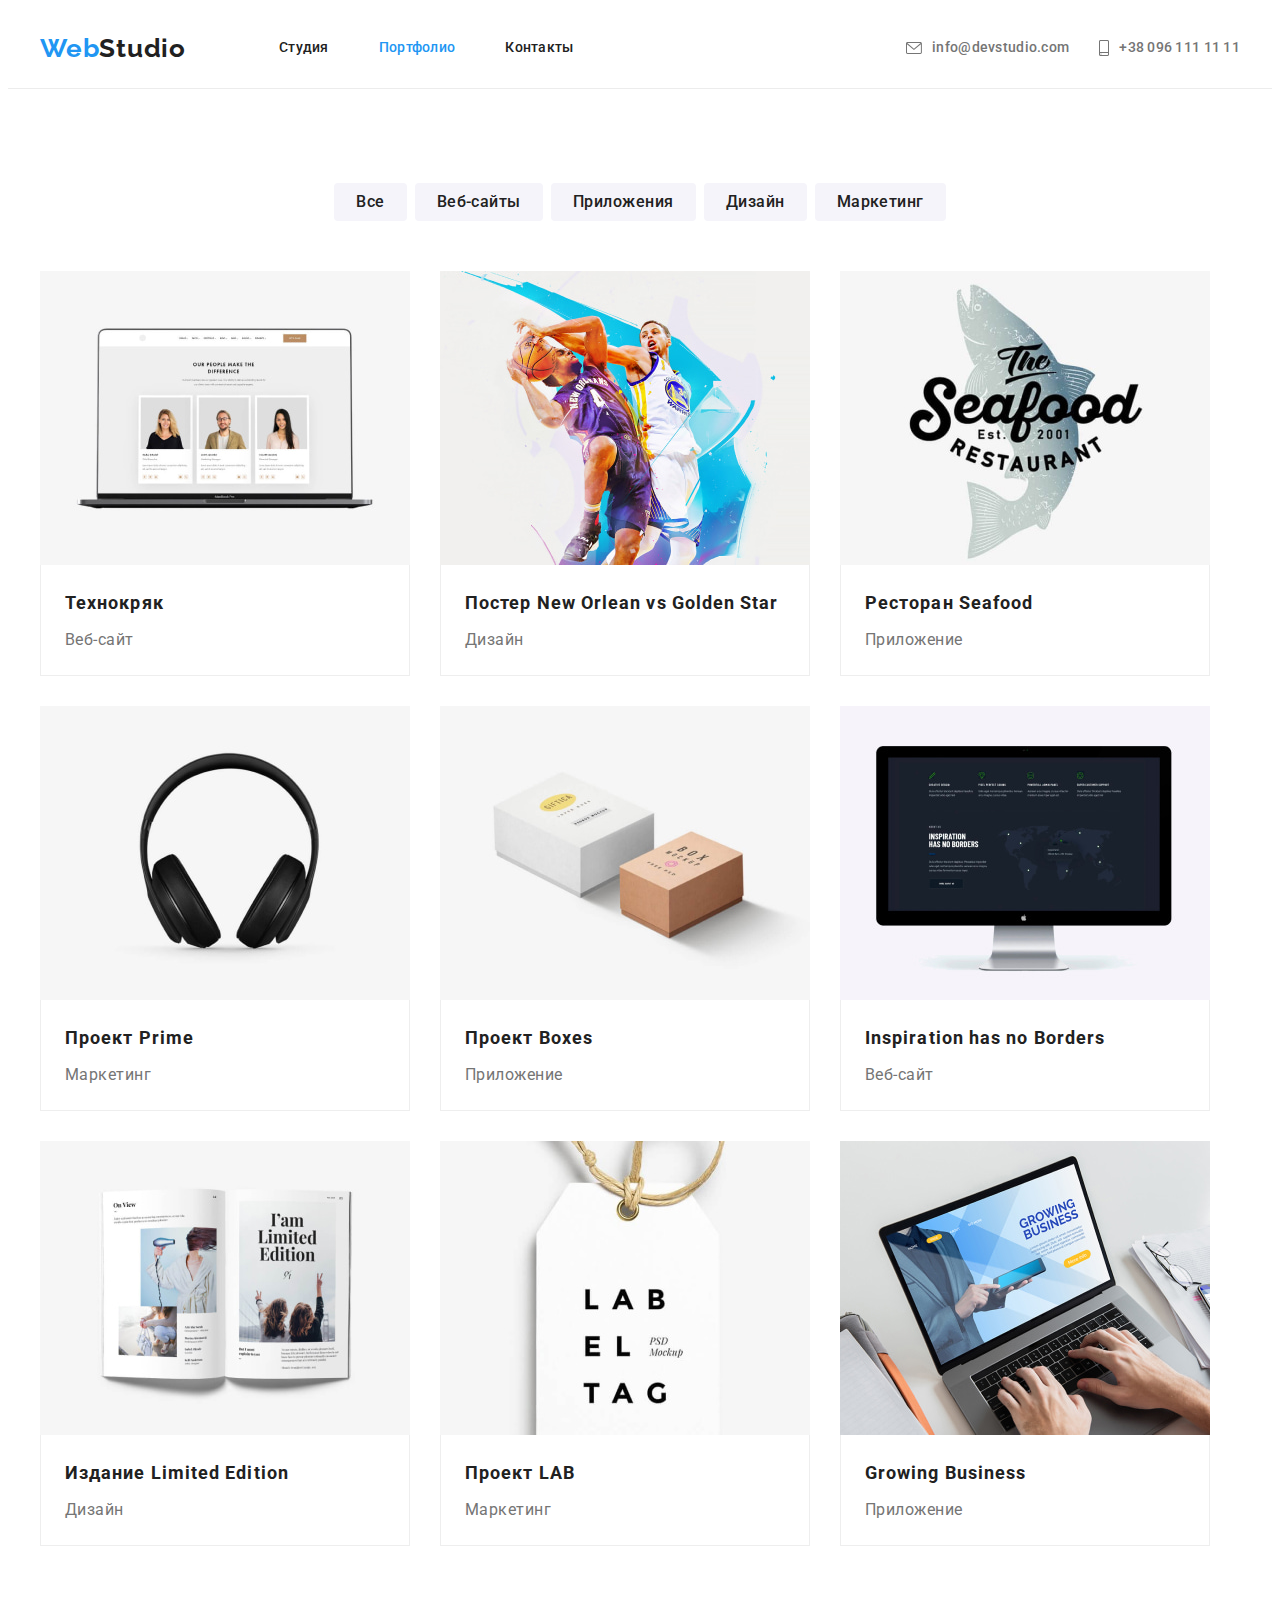
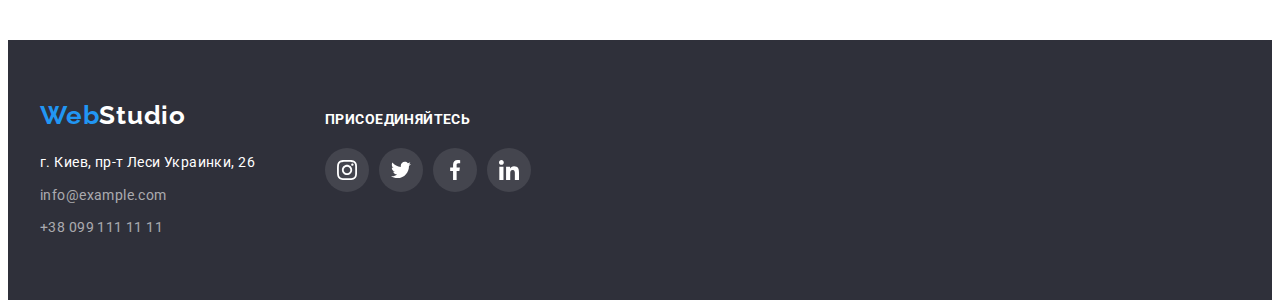
==== portfolio.html @ 0c23c4dd "Initial commit" ====
<!DOCTYPE html>
<html lang="ru">

<head>
    <meta charset="UTF-8">
    <meta http-equiv="X-UA-Compatible" content="IE=edge">
    <meta name="viewport" content="width=device-width, initial-scale=1.0">
    <title>Document</title>

    <link rel="preconnect" href="https://fonts.googleapis.com">
    <link rel="preconnect" href="https://fonts.gstatic.com" crossorigin>
    <link href="https://fonts.googleapis.com/css2?family=Raleway:wght@700&family=Roboto:wght@400;500;700;900&display=swap"
        rel="stylesheet">

    <link rel="stylesheet" href="https://cdnjs.cloudflare.com/ajax/libs/modern-normalize/1.1.0/modern-normalize.min.css"
        integrity="sha512-wpPYUAdjBVSE4KJnH1VR1HeZfpl1ub8YT/NKx4PuQ5NmX2tKuGu6U/JRp5y+Y8XG2tV+wKQpNHVUX03MfMFn9Q=="
        crossorigin="anonymous" referrerpolicy="no-referrer" />
        
    <link rel="stylesheet" href="./css/styles.css">
</head>

<body>
    <header class="header">
        <div class="container">
            <nav class="header__navigation navigation">
                <a class="navigation__logo logo" href="./index.html">
                    <p><span class="logo_accent">Web</span>Studio</p>
                </a>
                <ul class="navigation__list">
                    <li class="navigation__item">
                        <a class="navigation__link" href="./index.html">Студия</a>
                    </li>
                    <li class="navigation__item">
                        <a class="navigation__link current" href="./portfolio.html">Портфолио</a>
                    </li>
                    <li class="navigation__item">
                        <a class="navigation__link" href="#">Контакты</a>
                    </li>
                </ul>
            </nav>
            <ul class="contacts__list">
                <li class="contacts__item contacts__item_mail">
                    <a class="contacts__link" href="mailto:info@devstudio.com">
                        <svg class="contacts__link_mail">
                            <use href="./images/icons.svg#mail"></use>
                        </svg>
                        info@devstudio.com</a>
                </li>
                <li class="contacts__item contacts__item_phone">
                    <a class="contacts__link" href="tel:+380961111111">
                        <svg class="contacts__link_phone">
                            <use href="./images/icons.svg#smartphone"></use>
                        </svg>
                        +38 096 111 11 11</a>
                </li>
            </ul>
        </div>
    </header>

    <main>
        <section class="section">
            <div class="container">
                <h1 class="visually-hidden">Наши работы</h1>
                <ul class="filters__list">
                    <li class="filters__item">
                        <button class="filters__button" type="button">Все</button>
                    </li>
                    <li class="filters__item">
                        <button class="filters__button" type="button">Веб-сайты</button>
                    </li>
                    <li class="filters__item">
                        <button class="filters__button" type="button">Приложения</button>
                    </li>
                    <li class="filters__item">
                        <button class="filters__button" type="button">Дизайн</button>
                    </li>
                    <li class="filters__item">
                        <button class="filters__button" type="button">Маркетинг</button>
                    </li>
                </ul>
                <ul class="projects__list">
                    <li class="projects__item">
                        <a href="#" class="projects__link">
                            <img class="projects__img" src="./images/projects/project-1.jpg" width="370" height="294"
                                alt="ноутбук с открытым сайтом Технокряк">
                            <div class="projects__text">
                                <h2 class="projects__title">Технокряк</h2>
                                <p class="projects__subtitle">Веб-сайт</p>
                            </div>                            
                        </a>
                    </li>
                    <li class="projects__item">
                        <a href="#" class="projects__link">
                            <img class="projects__img" src="./images/projects/project-2.jpg" width="370" height="294"
                                alt="постер с изображениеми двох баскетболистов">
                            <div class="projects__text">
                                <h2 class="projects__title">Постер New Orlean vs Golden Star</h2>
                                <p class="projects__subtitle">Дизайн</p>
                            </div>                            
                        </a>
                    </li>
                    <li class="projects__item">
                        <a href="#" class="projects__link">
                            <img class="projects__img" src="./images/projects/project-3.jpg" width="370" height="294" alt="логотимп ресторана Seafood">
                            <div class="projects__text">
                                <h2 class="projects__title">Ресторан Seafood</h2>
                                <p class="projects__subtitle">Приложение</p>
                            </div>                            
                        </a>
                    </li>
                    <li class="projects__item">
                        <a href="#" class="projects__link">
                            <img class="projects__img" src="./images/projects/project-4.jpg" width="370" height="294" alt="черные накладные наушники">
                            <div class="projects__text">
                                <h2 class="projects__title">Проект Prime</h2>
                                <p class="projects__subtitle">Маркетинг</p>
                            </div>                            
                        </a>
                    </li>
                    <li class="projects__item">
                        <a href="#" class="projects__link">
                            <img class="projects__img" src="./images/projects/project-5.jpg" width="370" height="294"
                                alt="изображены белий и оранжевый боксы">
                            <div class="projects__text">
                                <h2 class="projects__title">Проект Boxes</h2>
                                <p class="projects__subtitle">Приложение</p>
                            </div>                            
                        </a>
                    </li>
                    <li class="projects__item">
                        <a href="#" class="projects__link">
                            <img class="projects__img" src="./images/projects/project-6.jpg" width="370" height="294"
                                alt="мак с открытым сайтом Inspiration has no Borders">
                            <div class="projects__text">
                                <h2 class="projects__title">Inspiration has no Borders</h2>
                                <p class="projects__subtitle">Веб-сайт</p>
                            </div>                            
                        </a>
                    </li>
                    <li class="projects__item">
                        <a href="#" class="projects__link">
                            <img class="projects__img" src="./images/projects/project-7.jpg" width="370" height="294"
                                alt="развертка книги лимитированого издания">
                            <div class="projects__text">
                                <h2 class="projects__title">Издание Limited Edition</h2>
                                <p class="projects__subtitle">Дизайн</p>
                            </div>                            
                        </a>
                    </li>
                    <li class="projects__item">
                        <a href="#" class="projects__link">
                            <img class="projects__img" src="./images/projects/project-8.jpg" width="370" height="294" alt="логотип проекта LAB">
                            <div class="projects__text">
                                <h2 class="projects__title">Проект LAB</h2>
                                <p class="projects__subtitle">Маркетинг</p>
                            </div>                            
                        </a>
                    </li>
                    <li class="projects__item">
                        <a href="#" class="projects__link">
                            <img class="projects__img" src="./images/projects/project-9.jpg" width="370" height="294"
                                alt="на ноутбуке открыто приложение Growing Business">
                            <div class="projects__text">
                                <h2 class="projects__title">Growing Business</h2>
                                <p class="projects__subtitle">Приложение</p>
                            </div>                            
                        </a>
                    </li>
                </ul>
            </div>            
        </section>
    </main>

    <footer class="footer">
        <div class="container">
            <div class="footer__flex-contsiner">
                <div class="footer__flex-item">
                    <a class="footer__logo logo" href="./index.html">
                        <p><span class="logo_accent">Web</span>Studio</p>
                    </a>
                    <address class="footer__address">
                        <ul class="address__list">
                            <li class="address__item">
                                <a class="address__link" href="https://goo.gl/maps/WGsZqFexePuv4Tt99" target="_blank"
                                    rel="noonoreferrer nofollow">г. Киев, пр-т Леси Украинки, 26</a>
                            </li>
                            <li class="address__item">
                                <a class="address__link" href="mailto:info@example.com">info@example.com</a>
                            </li>
                            <li class="address__item">
                                <a class="address__link" href="tel:+380991111111">+38 099 111 11 11</a>
                            </li>
                        </ul>
                    </address>
                </div>
                <div class="footer__flex-item">
                    <h2 class="footer__socilas-title">Присоединяйтесь</h2>
                    <ul class="footer__socials-list socials__list">
                        <li class="footer__socials-item socials__item">
                            <a class="footer__socials-link socials__link" href="#">
                                <svg class="socials__icon">
                                    <use href="./images/icons.svg#instagram"></use>
                                </svg>
                            </a>
                        </li>
                        <li class="footer__socials-item socials__item">
                            <a class="footer__socials-link socials__link" href="#">
                                <svg class="socials__icon">
                                    <use href="./images/icons.svg#twitter"></use>
                                </svg>
                            </a>
                        </li>
                        <li class="footer__socials-item socials__item">
                            <a class="footer__socials-link socials__link" href="#">
                                <svg class="socials__icon">
                                    <use href="./images/icons.svg#facebook"></use>
                                </svg>
                            </a>
                        </li>
                        <li class="footer__socials-item socials__item">
                            <a class="footer__socials-link socials__link" href="#">
                                <svg class="socials__icon">
                                    <use href="./images/icons.svg#linkedin"></use>
                                </svg>
                            </a>
                        </li>
                    </ul>
                </div>
            </div>
        </div>
    </footer>
</body>

</html>
---- css/styles.css ----
/* colors */
:root {
  /* fonts */
  --main-font: 'Roboto', sans-serif;
  --secondary-font: 'Raleway', sans-serif;

  /* bg-color */
  --main-bg-color: #fff;
  --secondary-bg-color: #2f303a;
  --third-bg-color: #f5f4fa;

  /* text-color */
  --title-color: #212121;
  --main-text-color: #757575;
  --accent-color: #2196f3;
  --accent-btn-color: #188ce8;
  --fill-color: #afb1b8;
  --footer-contacts-color: rgba(255, 255, 255, 0.6);

  /* other color */
  --header-border-color: #ececec;
  --footer-socials-bg-color: rgba(255, 255, 255, 0.1);
  --project-border-color: #eee;
}

/* Declaration order */
/* Positioning */
/* Box-model */
/* Typography */
/* Visual */
/* Misc */

/* default styles */

body {
  font-family: var(--main-font);
  font-weight: 400;
  color: var(--main-text-color);
  background-color: var(--main-bg-color);
}

h1,
h2,
h3,
p {
  margin: 0;
  padding: 0;
}

a {
  text-decoration: none;
  color: inherit;
}

button {
  font-family: inherit;
  cursor: pointer;
  border: none;
}

ul {
  margin: 0;
  padding: 0;
  list-style: none;
}

address {
  font-style: normal;
}

img {
  display: block;
  max-width: 100%;
  height: auto;
}

.outline {
  outline: 2px solid lime;
}

.container {
  max-width: 1200px;
  margin: 0 auto;
  padding-left: 15px;
  padding-right: 15px;
}

.section {
  padding: 94px 0;
}

.logo {
  font-family: var(--secondary-font);
  font-weight: 700;
  font-size: 26px;
  line-height: 1.19;
  letter-spacing: 0.03em;
}

.logo_accent {
  color: var(--accent-color);
}

.button {
  padding: 10px 32px;
  color: var(--main-bg-color);
  background-color: var(--accent-color);
  box-shadow: 0px 4px 4px rgba(0, 0, 0, 0.15);
  border-radius: 4px;
  transition: all 0.3s ease-in-out;
}

.button:hover,
.button:focus {
  background-color: var(--accent-btn-color);
}

.visually-hidden {
  position: absolute;
  white-space: nowrap;
  width: 1px;
  height: 1px;
  overflow: hidden;
  border: 0;
  padding: 0;
  clip: rect(0 0 0 0);
  clip-path: inset(50%);
  margin: -1px;
}

/* header */
.header {
  max-height: 80px;
  border-bottom: 1px solid var(--header-border-color);
}

.header > .container {
  display: flex;
}

.header__navigation {
  display: flex;
  align-items: center;
}

.navigation__list,
.contacts__list {
  display: flex;
  font-weight: 500;
  font-size: 14px;
  line-height: 1.14;
  letter-spacing: 0.02em;
}

.navigation__item:not(:last-child) {
  margin-right: 50px;
}

.navigation__link,
.contacts__link {
  display: inline-flex;
  align-items: center;
  padding-top: 32px;
  padding-bottom: 32px;
  transition: all 0.3s ease-in-out;
}

.navigation__logo {
  display: block;
  margin-right: 93px;
  color: var(--title-color);
}

.navigation__link {
  color: var(--title-color);
}

.navigation__link:hover,
.navigation__link:focus,
.navigation__link.current {
  color: var(--accent-color);
}

.contacts__list {
  margin-left: auto;
}

.contacts__item:not(:last-child) {
  margin-right: 30px;
}

.contacts__link {
  color: var(--main-text-color);
}

.contacts__link:hover,
.contacts__link:focus {
  color: var(--accent-color);
  fill: var(--accent-color);
}

.contacts__link_mail,
.contacts__link_phone {
  margin-right: 10px;
}

.contacts__link_mail {
  width: 16px;
  height: 12px;
}

.contacts__link_phone {
  width: 10px;
  height: 16px;
}

/* footer */
.footer {
  padding: 60px 0;
  font-size: 14px;
  line-height: 1.71;
  letter-spacing: 0.03em;
  color: var(--footer-contacts-color);
  background-color: var(--secondary-bg-color);
}

.footer__flex-contsiner {
  display: flex;
  align-items: baseline;
}

.footer__flex-item:nth-child(1) {
  margin-right: 70px;
}

.footer__logo {
  display: inline-block;
  margin-bottom: 20px;
  color: var(--main-bg-color);
}

.address__item:not(:last-child) {
  margin-bottom: 9px;
}

.address__link[target] {
  color: var(--main-bg-color);
}

.footer__socilas-title {
  margin-bottom: 20px;
  font-weight: 700;
  font-size: 14px;
  line-height: 1.14;
  letter-spacing: 0.03em;
  text-transform: uppercase;
  color: var(--main-bg-color);
}

.footer__socials-link.socials__link {
  color: var(--main-bg-color);
  background-color: var(--footer-socials-bg-color);
}

/* styles index.html */

/* hero */
.hero {
  padding: 200px 0;
  text-align: center;
  background-color: var(--secondary-bg-color);
}

.hero_owerlay {
  max-width: 1600px;
  height: 600px;
  margin-left: auto;
  margin-right: auto;
  background-image: linear-gradient(to right, rgba(47, 48, 58, 0.4), rgba(47, 48, 58, 0.4)),
    url('../images/hero/hero-bg.jpg');
  background-size: cover;
}

.hero__title {
  margin-right: auto;
  margin-bottom: 30px;
  margin-left: auto;
  max-width: 696px;

  font-weight: 900;
  font-size: 44px;
  line-height: 1.36;

  letter-spacing: 0.06em;
  text-transform: uppercase;
  color: var(--main-bg-color);
}

.hero__button-order {
  font-weight: 700;
  font-size: 16px;
  line-height: 1.87;
  letter-spacing: 0.06em;
}

/* features */
.features.section {
  padding-bottom: 0;
}

.features__list,
.job-types__list,
.team__list {
  display: flex;
  justify-content: center;
  gap: 30px;
}

.features__item {
  max-width: 270px;
}

.features__icons {
  display: inline-flex;
  justify-content: center;
  align-items: center;
  width: 100%;
  height: 120px;
  margin-bottom: 30px;
  background-color: var(--third-bg-color);
  border-radius: 4px;
}

.features__icon {
  width: 70px;
  height: 70px;
}

.features__title {
  margin-bottom: 10px;
  font-weight: 700;
  font-size: 14px;
  line-height: 1.14;
  letter-spacing: 0.03em;
  text-transform: uppercase;
  color: var(--title-color);
}

.features__description {
  font-size: 14px;
  line-height: 1.71;
  letter-spacing: 0.03em;
}

/* job-types */
.job-types__title,
.team__title,
.clients__title {
  margin-bottom: 50px;
  font-weight: 700;
  font-size: 36px;
  line-height: 1.16;
  text-align: center;
  letter-spacing: 0.03em;
  color: var(--title-color);
}

/* team */
.team {
  background-color: var(--third-bg-color);
}

/* .team__list {
  display: flex;
  justify-content: center;
  gap: 30px;
} */

.team__item {
  padding-bottom: 30px;
  max-width: 270px;
  background-color: var(--main-bg-color);
  box-shadow: 0px 1px 3px rgba(0, 0, 0, 0.12), 0px 1px 1px rgba(0, 0, 0, 0.14),
    0px 2px 1px rgba(0, 0, 0, 0.2);
  border-radius: 0px 0px 4px 4px;
}

.team__item-img {
  margin-bottom: 30px;
}

.team__item-title {
  margin-bottom: 10px;
  font-weight: 500;
  font-size: 16px;
  line-height: 1.18;
  text-align: center;
  letter-spacing: 0.03em;
  color: var(--title-color);
}

.team__item-subtitle {
  margin-bottom: 16px;
  font-size: 16px;
  line-height: 1.18;
  text-align: center;
  letter-spacing: 0.03em;
}

.socials__list {
  display: flex;
  justify-content: center;
  gap: 10px;
}

.socials__link {
  display: inline-flex;
  justify-content: center;
  align-items: center;
  width: 44px;
  height: 44px;
  color: var(--fill-color);
  background-color: var(--main-bg-color);
  border-radius: 50%;
  transition: all 0.3s ease-in;
}

.socials__link:hover,
.socials__link:focus {
  color: var(--main-bg-color);
  background-color: var(--accent-color);
}

.socials__icon {
  width: 20px;
  height: 20px;
}

/* clients */
.clients__list {
  display: flex;
  justify-content: center;
  gap: 30px;
}

.clients__link {
  display: inline-flex;
  justify-content: center;
  align-items: center;
  width: 170px;
  height: 92px;
  color: var(--fill-color);
  border: 1px solid #afb1b8;
  border-radius: 4px;
  transition: all 0.3s ease-in;
}

.clients__link:hover,
.clients__link:focus {
  border-color: var(--accent-color);
  color: var(--accent-color);
}

.clients__icon {
  width: 106px;
  height: 60px;
}

/* styles portfolio.html */

/* filters */
.filters__list {
  display: flex;
  justify-content: center;
  margin-bottom: 50px;
}

.filters__item:not(:last-child) {
  margin-right: 8px;
}

.filters__button {
  padding: 6px 22px;

  font-weight: 500;
  font-size: 16px;
  line-height: 1.62;
  letter-spacing: 0.03em;
  color: var(--title-color);

  background-color: var(--third-bg-color);
  border-radius: 4px;
  transition: all 0.3s ease-in-out;
}

.filters__button:hover,
.filters__button:focus {
  color: var(--main-bg-color);
  background-color: var(--accent-color);
  box-shadow: 0px 3px 1px rgba(0, 0, 0, 0.1), 0px 1px 2px rgba(0, 0, 0, 0.08),
    0px 2px 2px rgba(0, 0, 0, 0.12);
}

/* projects */
.projects__list {
  display: flex;
  flex-wrap: wrap;
  gap: 30px;
}

/* .projects__item {
  flex-basis: calc((100%-60px) / 3);
} */

.projects__link {
  display: inline-block;
}

.projects__link:hover,
.projects__link:focus {
  box-shadow: 0px 1px 1px rgba(0, 0, 0, 0.12), 0px 4px 4px rgba(0, 0, 0, 0.06),
    1px 4px 6px rgba(0, 0, 0, 0.16);
}

.projects__text {
  padding: 20px 24px;
  border-right: 1px solid var(--project-border-color);
  border-bottom: 1px solid var(--project-border-color);
  border-left: 1px solid var(--project-border-color);
}

.projects__title {
  margin-bottom: 4px;
  font-weight: bold;
  font-size: 18px;
  line-height: 2;
  letter-spacing: 0.06em;
  color: var(--title-color);
}

.projects__subtitle {
  font-size: 16px;
  line-height: 1.87;
  letter-spacing: 0.03em;
}
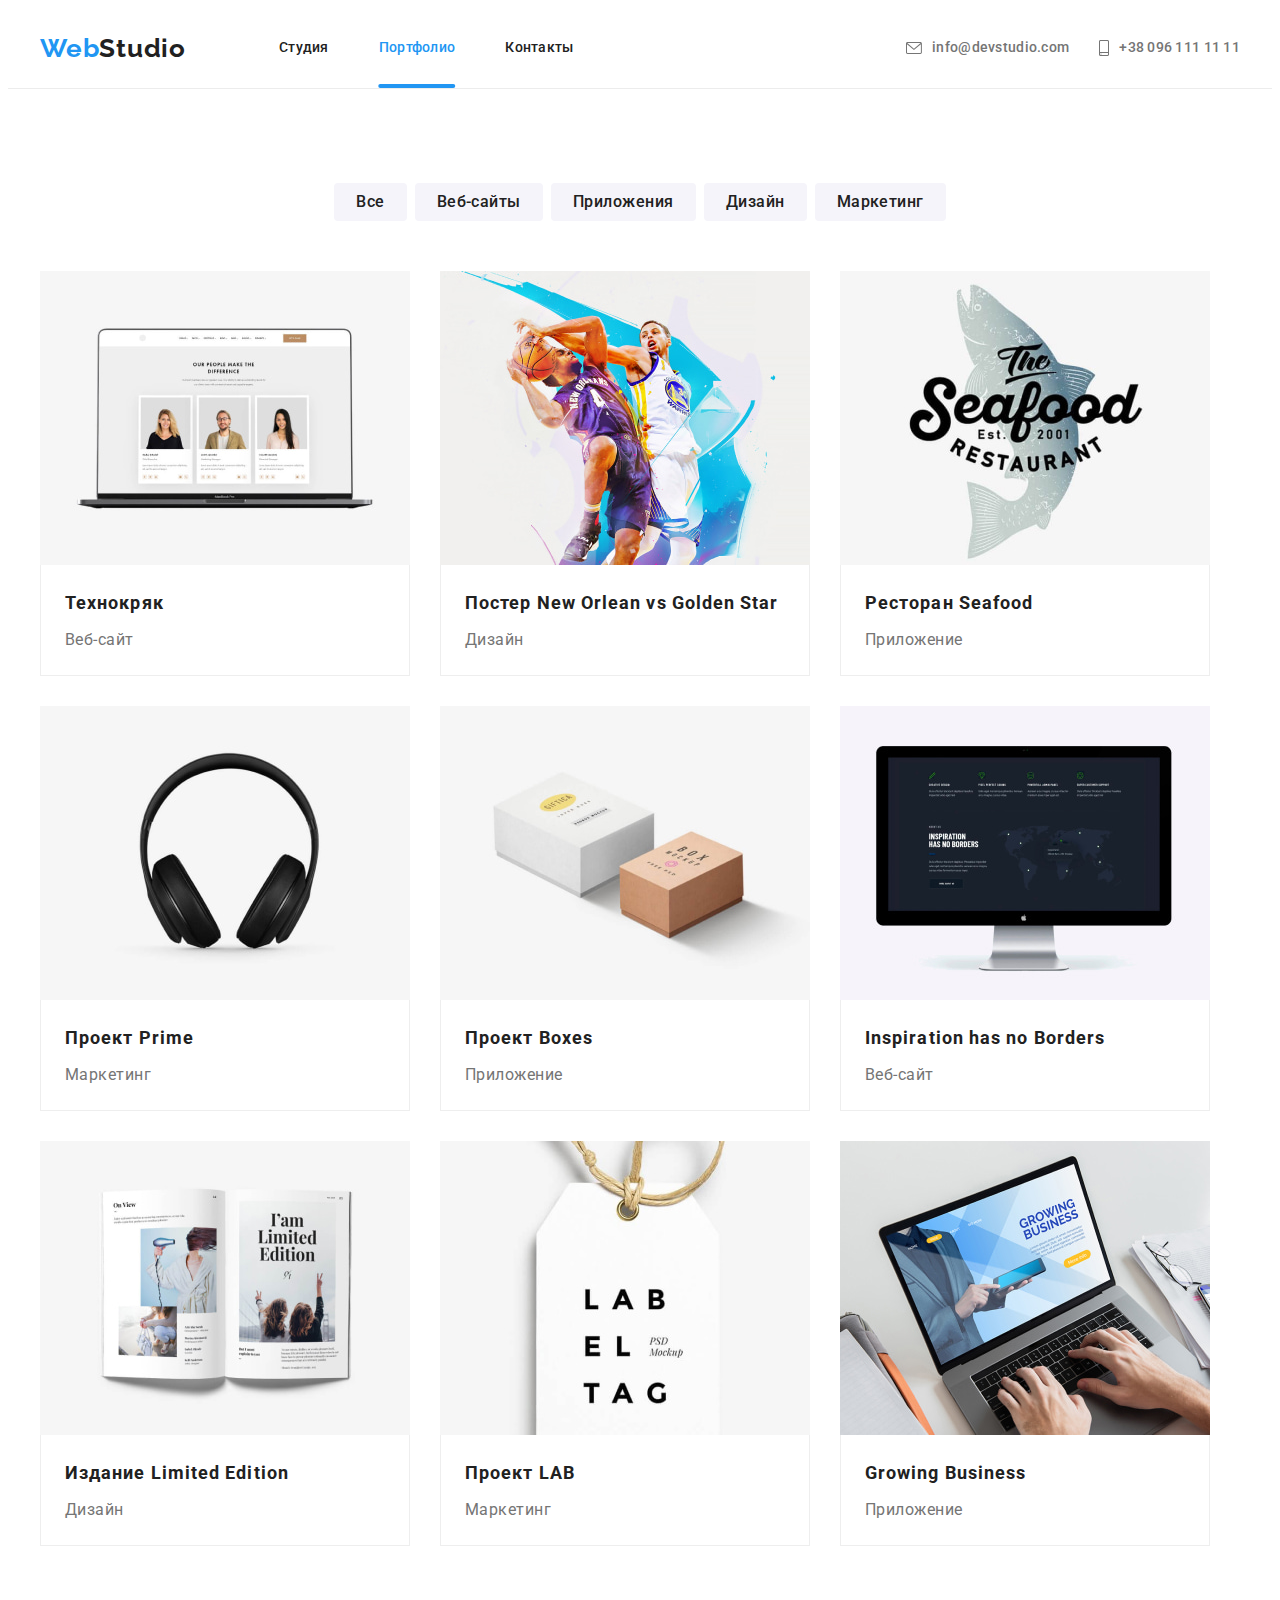
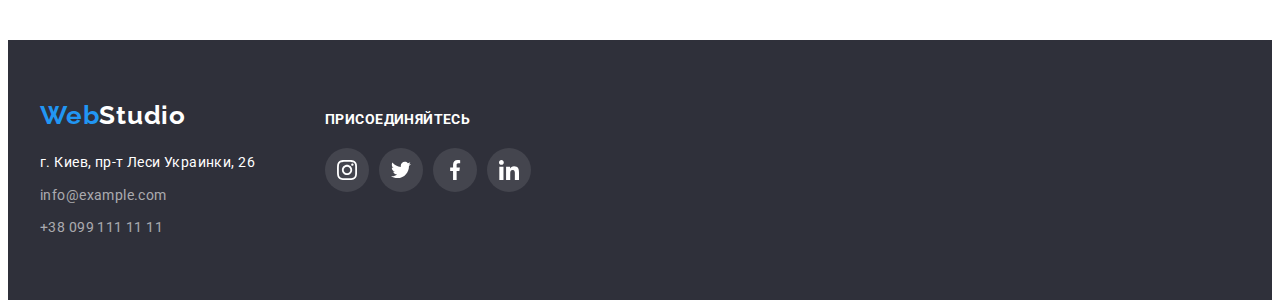
==== commit 479b4866: "hw5" ====
--- a/portfolio.html
+++ b/portfolio.html
@@ -81,18 +81,29 @@
                 <ul class="projects__list">
                     <li class="projects__item">
                         <a href="#" class="projects__link">
-                            <img class="projects__img" src="./images/projects/project-1.jpg" width="370" height="294"
-                                alt="ноутбук с открытым сайтом Технокряк">
+                            <div class="projects__thumb">
+                                <img class="projects__img" src="./images/projects/project-1.jpg" width="370" height="294"
+                                alt="ноутбук с открытым сайтом Технокряк">                                                           
+                                <div class="projects__overlay">
+                                    <p class="projects__overlay-text">Технокряк это современная площадка распространения    коронавируса. Компании используют эту платформу для цифрового шпионажа и атак на защищённые сервера конкурентов.</p>
+                                </div>
+                            </div>    
                             <div class="projects__text">
                                 <h2 class="projects__title">Технокряк</h2>
                                 <p class="projects__subtitle">Веб-сайт</p>
-                            </div>                            
-                        </a>
-                    </li>
-                    <li class="projects__item">
-                        <a href="#" class="projects__link">
-                            <img class="projects__img" src="./images/projects/project-2.jpg" width="370" height="294"
+                            </div>                           
+                        </a>
+                    </li>
+                    <li class="projects__item">
+                        <a href="#" class="projects__link">
+                            <div class="projects__thumb">
+                                <img class="projects__img" src="./images/projects/project-2.jpg" width="370" height="294"
                                 alt="постер с изображениеми двох баскетболистов">
+                                <div class="projects__overlay">
+                                    <p class="projects__overlay-text">Технокряк это современная площадка распространения коронавируса. Компании
+                                        используют эту платформу для цифрового шпионажа и атак на защищённые сервера конкурентов.</p>
+                                </div>
+                            </div>                            
                             <div class="projects__text">
                                 <h2 class="projects__title">Постер New Orlean vs Golden Star</h2>
                                 <p class="projects__subtitle">Дизайн</p>
@@ -101,7 +112,13 @@
                     </li>
                     <li class="projects__item">
                         <a href="#" class="projects__link">
-                            <img class="projects__img" src="./images/projects/project-3.jpg" width="370" height="294" alt="логотимп ресторана Seafood">
+                            <div class="projects__thumb">
+                                <img class="projects__img" src="./images/projects/project-3.jpg" width="370" height="294" alt="логотимп ресторана Seafood">
+                                <div class="projects__overlay">
+                                    <p class="projects__overlay-text">Технокряк это современная площадка распространения коронавируса. Компании
+                                        используют эту платформу для цифрового шпионажа и атак на защищённые сервера конкурентов.</p>
+                                </div>
+                            </div>                            
                             <div class="projects__text">
                                 <h2 class="projects__title">Ресторан Seafood</h2>
                                 <p class="projects__subtitle">Приложение</p>
@@ -110,7 +127,13 @@
                     </li>
                     <li class="projects__item">
                         <a href="#" class="projects__link">
-                            <img class="projects__img" src="./images/projects/project-4.jpg" width="370" height="294" alt="черные накладные наушники">
+                            <div class="projects__thumb">
+                                <img class="projects__img" src="./images/projects/project-4.jpg" width="370" height="294" alt="черные накладные наушники">
+                                <div class="projects__overlay">
+                                    <p class="projects__overlay-text">Технокряк это современная площадка распространения коронавируса. Компании
+                                        используют эту платформу для цифрового шпионажа и атак на защищённые сервера конкурентов.</p>
+                                </div>
+                            </div>                            
                             <div class="projects__text">
                                 <h2 class="projects__title">Проект Prime</h2>
                                 <p class="projects__subtitle">Маркетинг</p>
@@ -119,8 +142,14 @@
                     </li>
                     <li class="projects__item">
                         <a href="#" class="projects__link">
-                            <img class="projects__img" src="./images/projects/project-5.jpg" width="370" height="294"
+                            <div class="projects__thumb">
+                                <img class="projects__img" src="./images/projects/project-5.jpg" width="370" height="294"
                                 alt="изображены белий и оранжевый боксы">
+                                <div class="projects__overlay">
+                                    <p class="projects__overlay-text">Технокряк это современная площадка распространения коронавируса. Компании
+                                        используют эту платформу для цифрового шпионажа и атак на защищённые сервера конкурентов.</p>
+                                </div>
+                            </div>                            
                             <div class="projects__text">
                                 <h2 class="projects__title">Проект Boxes</h2>
                                 <p class="projects__subtitle">Приложение</p>
@@ -129,8 +158,14 @@
                     </li>
                     <li class="projects__item">
                         <a href="#" class="projects__link">
-                            <img class="projects__img" src="./images/projects/project-6.jpg" width="370" height="294"
+                            <div class="projects__thumb">
+                                <img class="projects__img" src="./images/projects/project-6.jpg" width="370" height="294"
                                 alt="мак с открытым сайтом Inspiration has no Borders">
+                                <div class="projects__overlay">
+                                    <p class="projects__overlay-text">Технокряк это современная площадка распространения коронавируса. Компании
+                                        используют эту платформу для цифрового шпионажа и атак на защищённые сервера конкурентов.</p>
+                                </div>
+                            </div>                            
                             <div class="projects__text">
                                 <h2 class="projects__title">Inspiration has no Borders</h2>
                                 <p class="projects__subtitle">Веб-сайт</p>
@@ -139,8 +174,14 @@
                     </li>
                     <li class="projects__item">
                         <a href="#" class="projects__link">
-                            <img class="projects__img" src="./images/projects/project-7.jpg" width="370" height="294"
+                            <div class="projects__thumb">
+                                <img class="projects__img" src="./images/projects/project-7.jpg" width="370" height="294"
                                 alt="развертка книги лимитированого издания">
+                                <div class="projects__overlay">
+                                    <p class="projects__overlay-text">Технокряк это современная площадка распространения коронавируса. Компании
+                                        используют эту платформу для цифрового шпионажа и атак на защищённые сервера конкурентов.</p>
+                                </div>
+                            </div>                            
                             <div class="projects__text">
                                 <h2 class="projects__title">Издание Limited Edition</h2>
                                 <p class="projects__subtitle">Дизайн</p>
@@ -149,7 +190,13 @@
                     </li>
                     <li class="projects__item">
                         <a href="#" class="projects__link">
-                            <img class="projects__img" src="./images/projects/project-8.jpg" width="370" height="294" alt="логотип проекта LAB">
+                            <div class="projects__thumb">
+                                <img class="projects__img" src="./images/projects/project-8.jpg" width="370" height="294" alt="логотип проекта LAB">
+                                <div class="projects__overlay">
+                                    <p class="projects__overlay-text">Технокряк это современная площадка распространения коронавируса. Компании
+                                        используют эту платформу для цифрового шпионажа и атак на защищённые сервера конкурентов.</p>
+                                </div>
+                            </div>                            
                             <div class="projects__text">
                                 <h2 class="projects__title">Проект LAB</h2>
                                 <p class="projects__subtitle">Маркетинг</p>
@@ -158,8 +205,14 @@
                     </li>
                     <li class="projects__item">
                         <a href="#" class="projects__link">
-                            <img class="projects__img" src="./images/projects/project-9.jpg" width="370" height="294"
+                            <div class="projects__thumb">
+                                <img class="projects__img" src="./images/projects/project-9.jpg" width="370" height="294"
                                 alt="на ноутбуке открыто приложение Growing Business">
+                                <div class="projects__overlay">
+                                    <p class="projects__overlay-text">Технокряк это современная площадка распространения коронавируса. Компании
+                                        используют эту платформу для цифрового шпионажа и атак на защищённые сервера конкурентов.</p>
+                                </div>
+                            </div>                            
                             <div class="projects__text">
                                 <h2 class="projects__title">Growing Business</h2>
                                 <p class="projects__subtitle">Приложение</p>
--- a/css/styles.css
+++ b/css/styles.css
@@ -8,6 +8,8 @@
   --main-bg-color: #fff;
   --secondary-bg-color: #2f303a;
   --third-bg-color: #f5f4fa;
+  --backdrop-bg-color: rgba(0, 0, 0, 0.2);
+  --projects-overlay-bg-color: rgba(33, 150, 243, 0.9);
 
   /* text-color */
   --title-color: #212121;
@@ -21,6 +23,7 @@
   --header-border-color: #ececec;
   --footer-socials-bg-color: rgba(255, 255, 255, 0.1);
   --project-border-color: #eee;
+  --job-types-subtitle-bg: rgba(47, 48, 58, 0.8);
 }
 
 /* Declaration order */
@@ -107,7 +110,7 @@
   background-color: var(--accent-color);
   box-shadow: 0px 4px 4px rgba(0, 0, 0, 0.15);
   border-radius: 4px;
-  transition: all 0.3s ease-in-out;
+  transition: background-color 250ms cubic-bezier(0.4, 0, 0.2, 1);
 }
 
 .button:hover,
@@ -128,6 +131,66 @@
   margin: -1px;
 }
 
+.backdrop {
+  position: absolute;
+  top: -1000px;
+  right: 0;
+  bottom: 0;
+  left: 0;
+
+  display: flex;
+  justify-content: center;
+  align-items: center;
+
+  background: var(--backdrop-bg-color);
+  z-index: 999;
+  visibility: hidden;
+  opacity: 0;
+  transition: 250ms ease-in;
+}
+
+.backdrop-active {
+  position: fixed;
+  top: 0;
+  visibility: visible;
+  opacity: 1;
+  transition: 250ms ease-in;
+}
+
+.modal {
+  position: relative;
+  height: 581px;
+  width: 528px;
+  background-color: var(--main-bg-color);
+  box-shadow: 0px 1px 3px rgba(0, 0, 0, 0.12), 0px 1px 1px rgba(0, 0, 0, 0.14),
+    0px 2px 1px rgba(0, 0, 0, 0.2);
+  border-radius: 4px;
+}
+
+.modal__close {
+  position: absolute;
+  top: 8px;
+  right: 8px;
+  display: inline-flex;
+  justify-content: center;
+  align-items: center;
+  width: 30px;
+  height: 30px;
+  border-radius: 50%;
+  background-color: transparent;
+  border: 1px solid rgba(0, 0, 0, 0.1);
+}
+
+.modal__close:hover {
+  transition: 250ms cubic-bezier(0.4, 0, 0.2, 1);
+  transform: rotate(360deg);
+}
+
+.modal__close-icon {
+  width: 18px;
+  height: 18px;
+}
+
 /* header */
 .header {
   max-height: 80px;
@@ -141,6 +204,12 @@
 .header__navigation {
   display: flex;
   align-items: center;
+}
+
+.navigation__logo {
+  display: block;
+  margin-right: 93px;
+  color: var(--title-color);
 }
 
 .navigation__list,
@@ -162,16 +231,11 @@
   align-items: center;
   padding-top: 32px;
   padding-bottom: 32px;
-  transition: all 0.3s ease-in-out;
-}
-
-.navigation__logo {
-  display: block;
-  margin-right: 93px;
-  color: var(--title-color);
+  transition: color 250ms cubic-bezier(0.4, 0, 0.2, 1);
 }
 
 .navigation__link {
+  position: relative;
   color: var(--title-color);
 }
 
@@ -181,6 +245,18 @@
   color: var(--accent-color);
 }
 
+.current.navigation__link::after {
+  position: absolute;
+  bottom: 0;
+  right: 50%;
+  transform: translateX(50%);
+  content: '';
+  width: 100%;
+  height: 4px;
+  background-color: var(--accent-color);
+  border-radius: 2px;
+}
+
 .contacts__list {
   margin-left: auto;
 }
@@ -191,6 +267,7 @@
 
 .contacts__link {
   color: var(--main-text-color);
+  transition: fill 250ms cubic-bezier(0.4, 0, 0.2, 1);
 }
 
 .contacts__link:hover,
@@ -365,6 +442,26 @@
   color: var(--title-color);
 }
 
+.job-types-thumb {
+  position: relative;
+}
+
+.job-types__subtitle {
+  position: absolute;
+  bottom: 0;
+  padding-top: 27px;
+  padding-bottom: 27px;
+  width: 100%;
+  font-weight: 700;
+  font-size: 14px;
+  line-height: 1.14;
+  text-align: center;
+  letter-spacing: 0.03em;
+  text-transform: uppercase;
+  color: var(--main-bg-color);
+  background-color: var(--job-types-subtitle-bg);
+}
+
 /* team */
 .team {
   background-color: var(--third-bg-color);
@@ -422,7 +519,8 @@
   color: var(--fill-color);
   background-color: var(--main-bg-color);
   border-radius: 50%;
-  transition: all 0.3s ease-in;
+  transition: color 250ms cubic-bezier(0.4, 0, 0.2, 1),
+    background-color 250ms cubic-bezier(0.4, 0, 0.2, 1);
 }
 
 .socials__link:hover,
@@ -452,7 +550,8 @@
   color: var(--fill-color);
   border: 1px solid #afb1b8;
   border-radius: 4px;
-  transition: all 0.3s ease-in;
+  transition: border-color 250ms cubic-bezier(0.4, 0, 0.2, 1),
+    color 250ms cubic-bezier(0.4, 0, 0.2, 1);
 }
 
 .clients__link:hover,
@@ -481,16 +580,16 @@
 
 .filters__button {
   padding: 6px 22px;
-
   font-weight: 500;
   font-size: 16px;
   line-height: 1.62;
   letter-spacing: 0.03em;
   color: var(--title-color);
-
   background-color: var(--third-bg-color);
   border-radius: 4px;
-  transition: all 0.3s ease-in-out;
+  transition: color 250ms cubic-bezier(0.4, 0, 0.2, 1),
+    background-color 250ms cubic-bezier(0.4, 0, 0.2, 1),
+    box-shadow 250ms cubic-bezier(0.4, 0, 0.2, 1);
 }
 
 .filters__button:hover,
@@ -508,18 +607,49 @@
   gap: 30px;
 }
 
+.projects__item {
+  max-width: 370px;
+}
+
 /* .projects__item {
   flex-basis: calc((100%-60px) / 3);
 } */
 
 .projects__link {
   display: inline-block;
+  transition: box-shadow 250ms cubic-bezier(0.4, 0, 0.2, 1);
 }
 
 .projects__link:hover,
 .projects__link:focus {
   box-shadow: 0px 1px 1px rgba(0, 0, 0, 0.12), 0px 4px 4px rgba(0, 0, 0, 0.06),
     1px 4px 6px rgba(0, 0, 0, 0.16);
+}
+
+.projects__link:hover .projects__overlay,
+.projects__link:focus .projects__overlay {
+  transform: translateY(-100%);
+}
+
+.projects__thumb {
+  position: relative;
+  overflow: hidden;
+}
+
+.projects__overlay {
+  position: absolute;
+  bottom: 1;
+  padding: 63px 24px;
+  background-color: var(--projects-overlay-bg-color);
+  transform: translateY(0);
+  transition: transform 250ms cubic-bezier(0.4, 0, 0.2, 1);
+}
+
+.projects__overlay-text {
+  font-size: 18px;
+  line-height: 1.56;
+  letter-spacing: 0.03em;
+  color: var(--main-bg-color);
 }
 
 .projects__text {
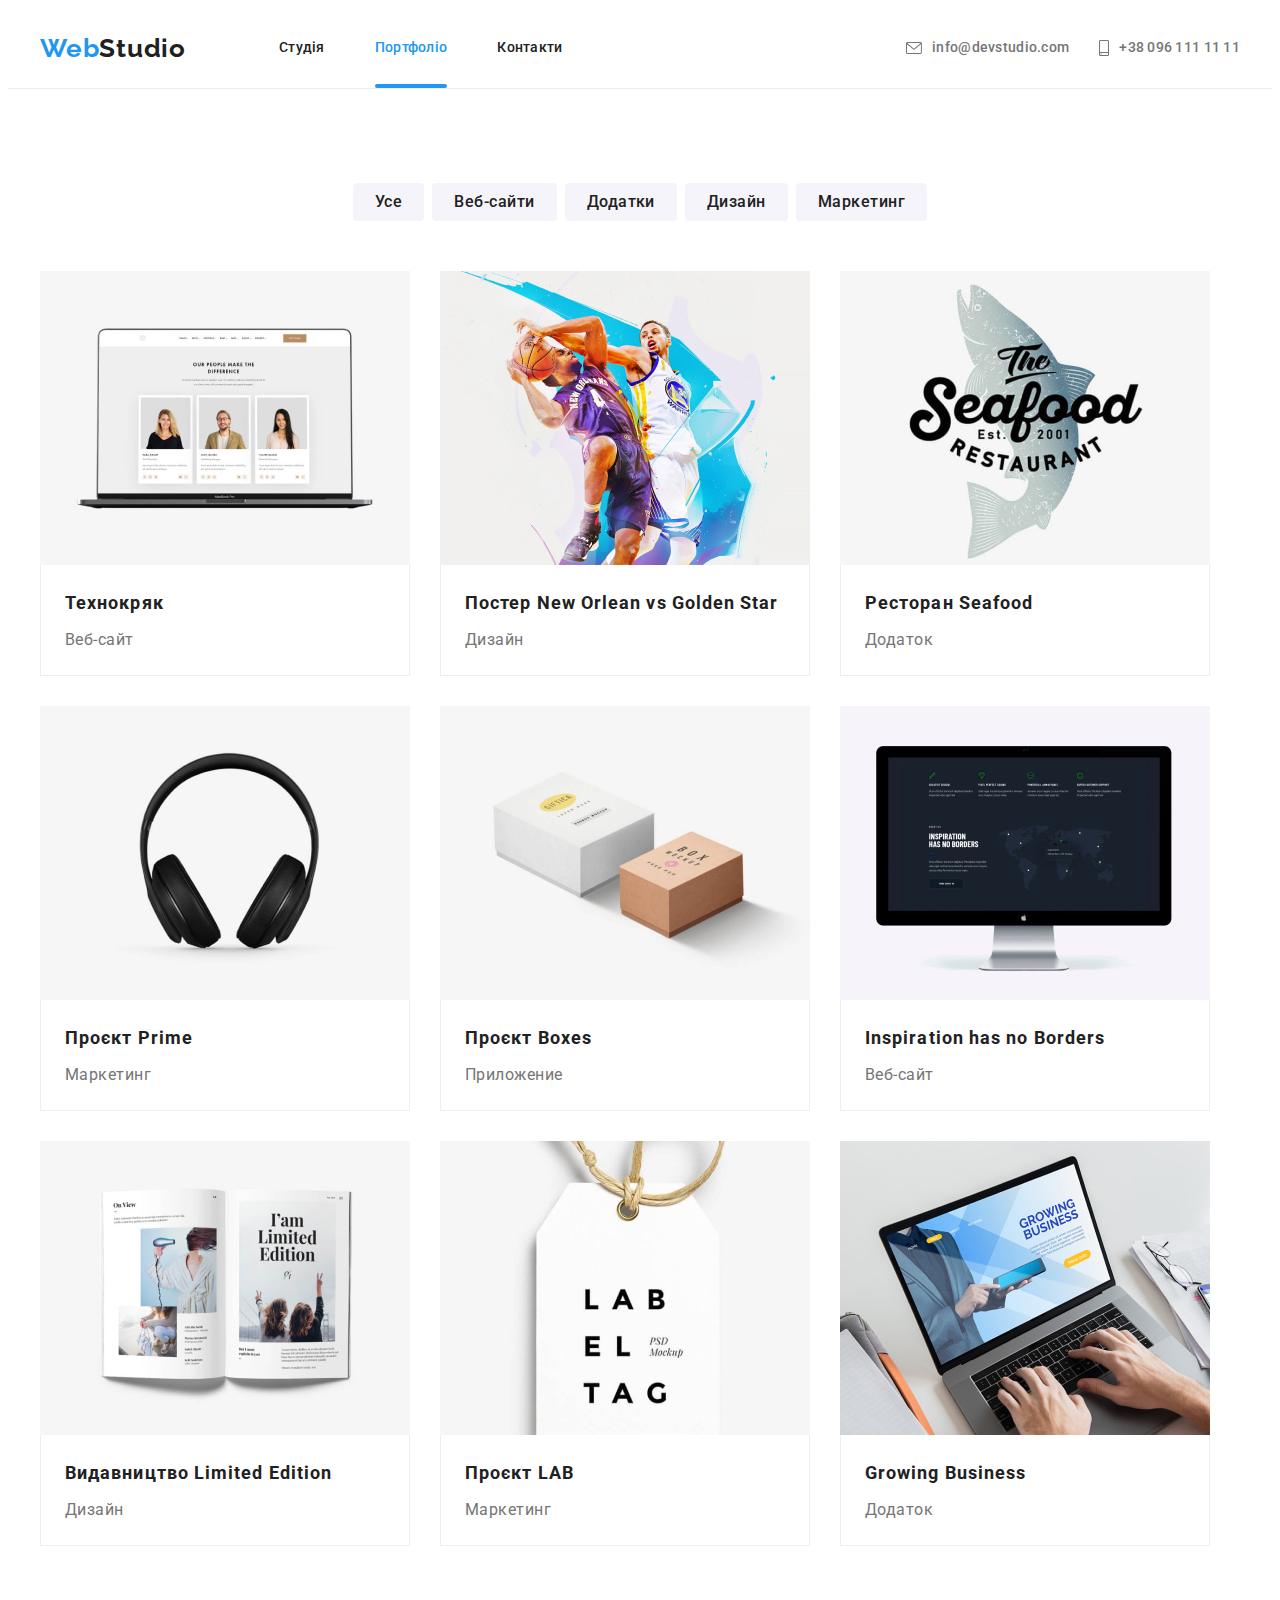
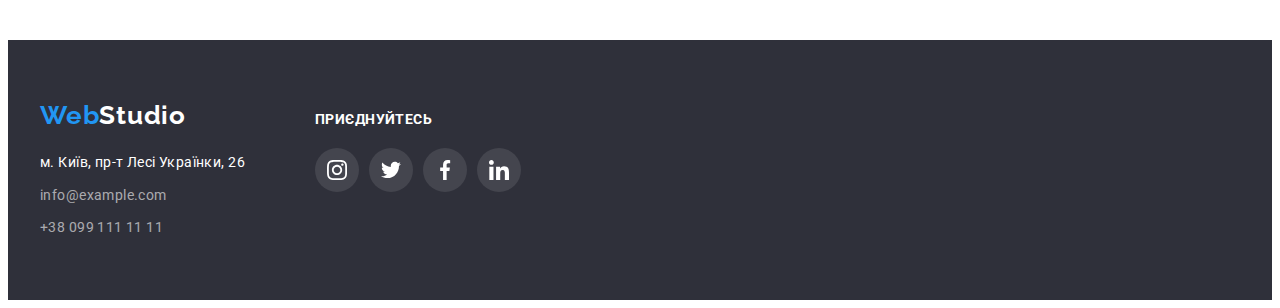
==== commit 8ec998a7: "translate" ====
--- a/portfolio.html
+++ b/portfolio.html
@@ -1,5 +1,5 @@
 <!DOCTYPE html>
-<html lang="ru">
+<html lang="uk">
 
 <head>
     <meta charset="UTF-8">
@@ -28,13 +28,13 @@
                 </a>
                 <ul class="navigation__list">
                     <li class="navigation__item">
-                        <a class="navigation__link" href="./index.html">Студия</a>
+                        <a class="navigation__link" href="./index.html">Студія</a>
                     </li>
                     <li class="navigation__item">
-                        <a class="navigation__link current" href="./portfolio.html">Портфолио</a>
+                        <a class="navigation__link current" href="./portfolio.html">Портфоліо</a>
                     </li>
                     <li class="navigation__item">
-                        <a class="navigation__link" href="#">Контакты</a>
+                        <a class="navigation__link" href="#">Контакти</a>
                     </li>
                 </ul>
             </nav>
@@ -60,16 +60,16 @@
     <main>
         <section class="section">
             <div class="container">
-                <h1 class="visually-hidden">Наши работы</h1>
+                <h1 class="visually-hidden">Наші роботи</h1>
                 <ul class="filters__list">
                     <li class="filters__item">
-                        <button class="filters__button" type="button">Все</button>
-                    </li>
-                    <li class="filters__item">
-                        <button class="filters__button" type="button">Веб-сайты</button>
-                    </li>
-                    <li class="filters__item">
-                        <button class="filters__button" type="button">Приложения</button>
+                        <button class="filters__button" type="button">Усе</button>
+                    </li>
+                    <li class="filters__item">
+                        <button class="filters__button" type="button">Веб-сайти</button>
+                    </li>
+                    <li class="filters__item">
+                        <button class="filters__button" type="button">Додатки</button>
                     </li>
                     <li class="filters__item">
                         <button class="filters__button" type="button">Дизайн</button>
@@ -83,9 +83,10 @@
                         <a href="#" class="projects__link">
                             <div class="projects__thumb">
                                 <img class="projects__img" src="./images/projects/project-1.jpg" width="370" height="294"
-                                alt="ноутбук с открытым сайтом Технокряк">                                                           
-                                <div class="projects__overlay">
-                                    <p class="projects__overlay-text">Технокряк это современная площадка распространения    коронавируса. Компании используют эту платформу для цифрового шпионажа и атак на защищённые сервера конкурентов.</p>
+                                alt="ноутбук з відкритим сайтом Технокряк">                                                           
+                                <div class="projects__overlay">
+                                    <p class="projects__overlay-text">Технокряк це сучасний майданчик поширення коронавірусу. Компанії використовують цю платформу для цифрового шпигунства та
+                                    атак на захищені сервери конкурентів.</p>
                                 </div>
                             </div>    
                             <div class="projects__text">
@@ -98,10 +99,10 @@
                         <a href="#" class="projects__link">
                             <div class="projects__thumb">
                                 <img class="projects__img" src="./images/projects/project-2.jpg" width="370" height="294"
-                                alt="постер с изображениеми двох баскетболистов">
-                                <div class="projects__overlay">
-                                    <p class="projects__overlay-text">Технокряк это современная площадка распространения коронавируса. Компании
-                                        используют эту платформу для цифрового шпионажа и атак на защищённые сервера конкурентов.</p>
+                                alt="постер із зображенням двох баскетболістів">
+                                <div class="projects__overlay">
+                                    <p class="projects__overlay-text">Технокряк це сучасний майданчик поширення коронавірусу. Компанії використовують цю платформу для цифрового шпигунства та
+                                    атак на захищені сервери конкурентів.</p>
                                 </div>
                             </div>                            
                             <div class="projects__text">
@@ -113,14 +114,45 @@
                     <li class="projects__item">
                         <a href="#" class="projects__link">
                             <div class="projects__thumb">
-                                <img class="projects__img" src="./images/projects/project-3.jpg" width="370" height="294" alt="логотимп ресторана Seafood">
-                                <div class="projects__overlay">
-                                    <p class="projects__overlay-text">Технокряк это современная площадка распространения коронавируса. Компании
-                                        используют эту платформу для цифрового шпионажа и атак на защищённые сервера конкурентов.</p>
+                                <img class="projects__img" src="./images/projects/project-3.jpg" width="370" height="294" alt="логотимп ресторану Seafood">
+                                <div class="projects__overlay">
+                                    <p class="projects__overlay-text">Технокряк це сучасний майданчик поширення коронавірусу. Компанії використовують цю платформу для цифрового шпигунства та
+                                    атак на захищені сервери конкурентів.</p>
                                 </div>
                             </div>                            
                             <div class="projects__text">
                                 <h2 class="projects__title">Ресторан Seafood</h2>
+                                <p class="projects__subtitle">Додаток</p>
+                            </div>                            
+                        </a>
+                    </li>
+                    <li class="projects__item">
+                        <a href="#" class="projects__link">
+                            <div class="projects__thumb">
+                                <img class="projects__img" src="./images/projects/project-4.jpg" width="370" height="294" alt="чорні накладні навушники">
+                                <div class="projects__overlay">
+                                    <p class="projects__overlay-text">Технокряк це сучасний майданчик поширення коронавірусу. Компанії використовують цю платформу для цифрового шпигунства та
+                                    атак на захищені сервери конкурентів.</p>
+                                </div>
+                            </div>                            
+                            <div class="projects__text">
+                                <h2 class="projects__title">Проєкт Prime</h2>
+                                <p class="projects__subtitle">Маркетинг</p>
+                            </div>                            
+                        </a>
+                    </li>
+                    <li class="projects__item">
+                        <a href="#" class="projects__link">
+                            <div class="projects__thumb">
+                                <img class="projects__img" src="./images/projects/project-5.jpg" width="370" height="294"
+                                alt="зображені білий та помаранчевий бокси">
+                                <div class="projects__overlay">
+                                    <p class="projects__overlay-text">Технокряк це сучасний майданчик поширення коронавірусу. Компанії використовують цю платформу для цифрового шпигунства та
+                                    атак на захищені сервери конкурентів.</p>
+                                </div>
+                            </div>                            
+                            <div class="projects__text">
+                                <h2 class="projects__title">Проєкт Boxes</h2>
                                 <p class="projects__subtitle">Приложение</p>
                             </div>                            
                         </a>
@@ -128,42 +160,11 @@
                     <li class="projects__item">
                         <a href="#" class="projects__link">
                             <div class="projects__thumb">
-                                <img class="projects__img" src="./images/projects/project-4.jpg" width="370" height="294" alt="черные накладные наушники">
-                                <div class="projects__overlay">
-                                    <p class="projects__overlay-text">Технокряк это современная площадка распространения коронавируса. Компании
-                                        используют эту платформу для цифрового шпионажа и атак на защищённые сервера конкурентов.</p>
-                                </div>
-                            </div>                            
-                            <div class="projects__text">
-                                <h2 class="projects__title">Проект Prime</h2>
-                                <p class="projects__subtitle">Маркетинг</p>
-                            </div>                            
-                        </a>
-                    </li>
-                    <li class="projects__item">
-                        <a href="#" class="projects__link">
-                            <div class="projects__thumb">
-                                <img class="projects__img" src="./images/projects/project-5.jpg" width="370" height="294"
-                                alt="изображены белий и оранжевый боксы">
-                                <div class="projects__overlay">
-                                    <p class="projects__overlay-text">Технокряк это современная площадка распространения коронавируса. Компании
-                                        используют эту платформу для цифрового шпионажа и атак на защищённые сервера конкурентов.</p>
-                                </div>
-                            </div>                            
-                            <div class="projects__text">
-                                <h2 class="projects__title">Проект Boxes</h2>
-                                <p class="projects__subtitle">Приложение</p>
-                            </div>                            
-                        </a>
-                    </li>
-                    <li class="projects__item">
-                        <a href="#" class="projects__link">
-                            <div class="projects__thumb">
                                 <img class="projects__img" src="./images/projects/project-6.jpg" width="370" height="294"
-                                alt="мак с открытым сайтом Inspiration has no Borders">
-                                <div class="projects__overlay">
-                                    <p class="projects__overlay-text">Технокряк это современная площадка распространения коронавируса. Компании
-                                        используют эту платформу для цифрового шпионажа и атак на защищённые сервера конкурентов.</p>
+                                alt="мак з відкритим сайтом Inspiration has no Borders">
+                                <div class="projects__overlay">
+                                    <p class="projects__overlay-text">Технокряк це сучасний майданчик поширення коронавірусу. Компанії використовують цю платформу для цифрового шпигунства та
+                                    атак на захищені сервери конкурентів.</p>
                                 </div>
                             </div>                            
                             <div class="projects__text">
@@ -176,14 +177,14 @@
                         <a href="#" class="projects__link">
                             <div class="projects__thumb">
                                 <img class="projects__img" src="./images/projects/project-7.jpg" width="370" height="294"
-                                alt="развертка книги лимитированого издания">
-                                <div class="projects__overlay">
-                                    <p class="projects__overlay-text">Технокряк это современная площадка распространения коронавируса. Компании
-                                        используют эту платформу для цифрового шпионажа и атак на защищённые сервера конкурентов.</p>
-                                </div>
-                            </div>                            
-                            <div class="projects__text">
-                                <h2 class="projects__title">Издание Limited Edition</h2>
+                                alt="розгортка книги лімітованого видання">
+                                <div class="projects__overlay">
+                                    <p class="projects__overlay-text">Технокряк це сучасний майданчик поширення коронавірусу. Компанії використовують цю платформу для цифрового шпигунства та
+                                    атак на захищені сервери конкурентів.</p>
+                                </div>
+                            </div>                            
+                            <div class="projects__text">
+                                <h2 class="projects__title">Видавництво Limited Edition</h2>
                                 <p class="projects__subtitle">Дизайн</p>
                             </div>                            
                         </a>
@@ -191,14 +192,14 @@
                     <li class="projects__item">
                         <a href="#" class="projects__link">
                             <div class="projects__thumb">
-                                <img class="projects__img" src="./images/projects/project-8.jpg" width="370" height="294" alt="логотип проекта LAB">
-                                <div class="projects__overlay">
-                                    <p class="projects__overlay-text">Технокряк это современная площадка распространения коронавируса. Компании
-                                        используют эту платформу для цифрового шпионажа и атак на защищённые сервера конкурентов.</p>
-                                </div>
-                            </div>                            
-                            <div class="projects__text">
-                                <h2 class="projects__title">Проект LAB</h2>
+                                <img class="projects__img" src="./images/projects/project-8.jpg" width="370" height="294" alt="логотип проєкту LAB">
+                                <div class="projects__overlay">
+                                    <p class="projects__overlay-text">Технокряк це сучасний майданчик поширення коронавірусу. Компанії використовують цю платформу для цифрового шпигунства та
+                                    атак на захищені сервери конкурентів.</p>
+                                </div>
+                            </div>                            
+                            <div class="projects__text">
+                                <h2 class="projects__title">Проєкт LAB</h2>
                                 <p class="projects__subtitle">Маркетинг</p>
                             </div>                            
                         </a>
@@ -207,15 +208,15 @@
                         <a href="#" class="projects__link">
                             <div class="projects__thumb">
                                 <img class="projects__img" src="./images/projects/project-9.jpg" width="370" height="294"
-                                alt="на ноутбуке открыто приложение Growing Business">
-                                <div class="projects__overlay">
-                                    <p class="projects__overlay-text">Технокряк это современная площадка распространения коронавируса. Компании
-                                        используют эту платформу для цифрового шпионажа и атак на защищённые сервера конкурентов.</p>
+                                alt="на ноутбуці відкритий додаток Growing Business">
+                                <div class="projects__overlay">
+                                    <p class="projects__overlay-text">Технокряк це сучасний майданчик поширення коронавірусу. Компанії використовують цю платформу для цифрового шпигунства та
+                                    атак на захищені сервери конкурентів.</p>
                                 </div>
                             </div>                            
                             <div class="projects__text">
                                 <h2 class="projects__title">Growing Business</h2>
-                                <p class="projects__subtitle">Приложение</p>
+                                <p class="projects__subtitle">Додаток</p>
                             </div>                            
                         </a>
                     </li>
@@ -235,7 +236,7 @@
                         <ul class="address__list">
                             <li class="address__item">
                                 <a class="address__link" href="https://goo.gl/maps/WGsZqFexePuv4Tt99" target="_blank"
-                                    rel="noonoreferrer nofollow">г. Киев, пр-т Леси Украинки, 26</a>
+                                    rel="noonoreferrer nofollow">м. Київ, пр-т Лесі Українки, 26</a>
                             </li>
                             <li class="address__item">
                                 <a class="address__link" href="mailto:info@example.com">info@example.com</a>
@@ -247,7 +248,7 @@
                     </address>
                 </div>
                 <div class="footer__flex-item">
-                    <h2 class="footer__socilas-title">Присоединяйтесь</h2>
+                    <h2 class="footer__socilas-title">Приєднуйтесь</h2>
                     <ul class="footer__socials-list socials__list">
                         <li class="footer__socials-item socials__item">
                             <a class="footer__socials-link socials__link" href="#">
--- a/css/styles.css
+++ b/css/styles.css
@@ -132,16 +132,11 @@
 }
 
 .backdrop {
-  position: absolute;
-  top: -1000px;
+  position: fixed;
+  top: 0;
   right: 0;
   bottom: 0;
   left: 0;
-
-  display: flex;
-  justify-content: center;
-  align-items: center;
-
   background: var(--backdrop-bg-color);
   z-index: 999;
   visibility: hidden;
@@ -150,21 +145,37 @@
 }
 
 .backdrop-active {
-  position: fixed;
-  top: 0;
   visibility: visible;
   opacity: 1;
   transition: 250ms ease-in;
 }
 
 .modal {
-  position: relative;
+  position: absolute;
+  top: -1000px;
+  left: 50%;
   height: 581px;
   width: 528px;
+  display: flex;
+  justify-content: center;
+  align-items: center;
   background-color: var(--main-bg-color);
   box-shadow: 0px 1px 3px rgba(0, 0, 0, 0.12), 0px 1px 1px rgba(0, 0, 0, 0.14),
     0px 2px 1px rgba(0, 0, 0, 0.2);
   border-radius: 4px;
+  z-index: 1000;
+  visibility: hidden;
+  opacity: 0;
+  transform: translate(-50%, 0);
+  transition: 250ms ease-in;
+}
+
+.modal-active {
+  visibility: visible;
+  opacity: 1;
+  top: 50%;
+  transform: translate(-50%, -50%);
+  transition: 250ms ease-in;
 }
 
 .modal__close {
@@ -245,12 +256,14 @@
   color: var(--accent-color);
 }
 
-.current.navigation__link::after {
+.current::after,
+.navigation__link:hover::after,
+.navigation__link:focus::after {
   position: absolute;
   bottom: 0;
-  right: 50%;
-  transform: translateX(50%);
+  right: 0;
   content: '';
+  display: inline-flex;
   width: 100%;
   height: 4px;
   background-color: var(--accent-color);
@@ -639,6 +652,7 @@
 .projects__overlay {
   position: absolute;
   bottom: 1;
+  min-height: 294px;
   padding: 63px 24px;
   background-color: var(--projects-overlay-bg-color);
   transform: translateY(0);
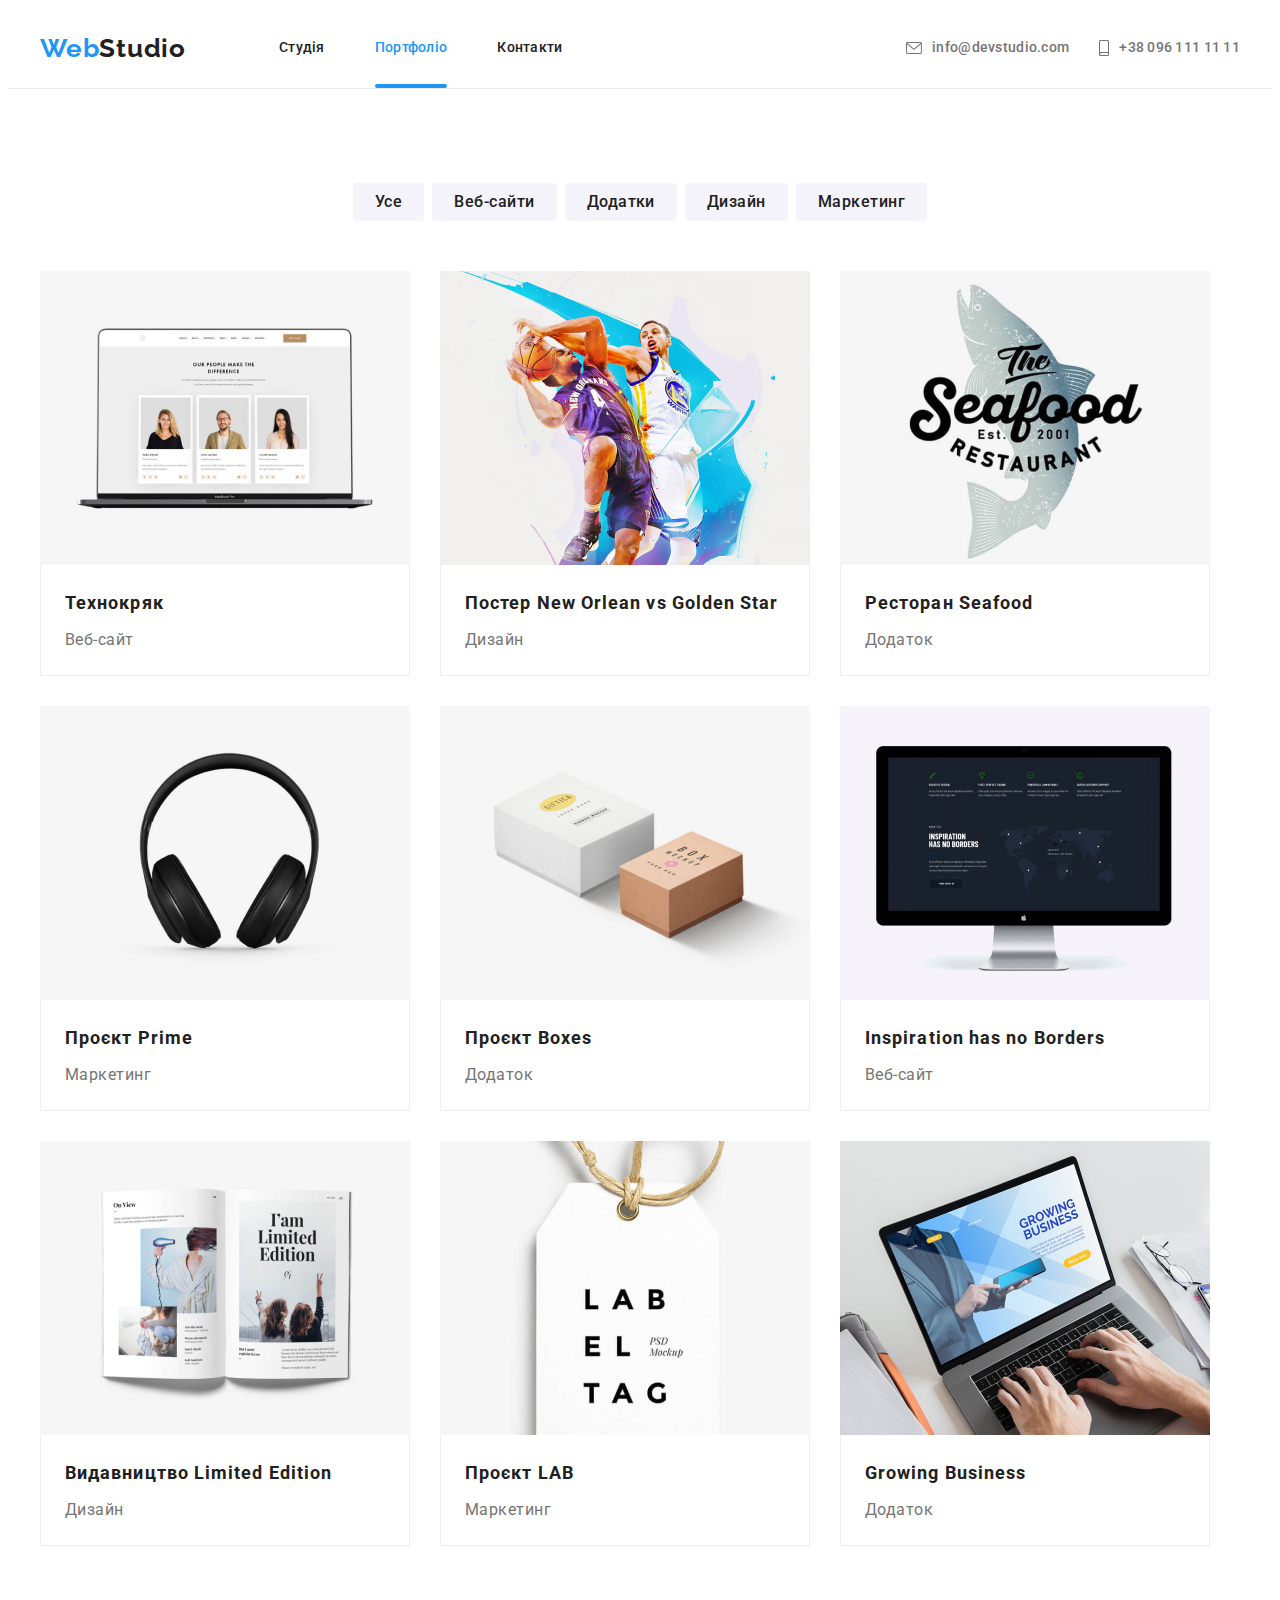
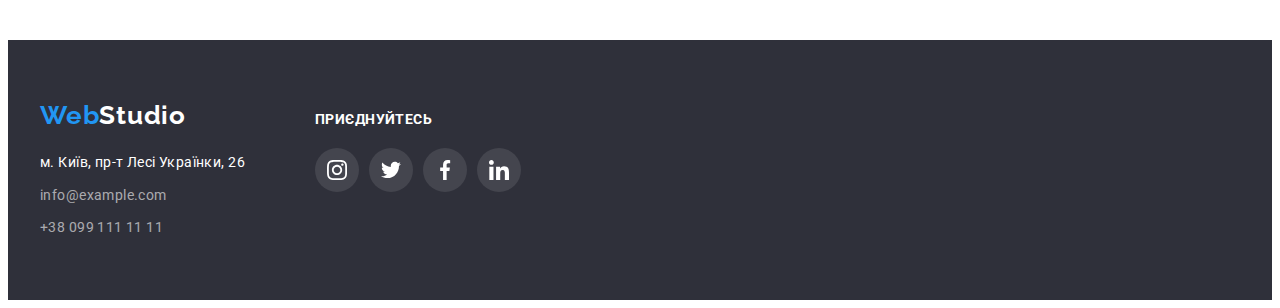
==== commit 168f9c59: "Update portfolio.html" ====
--- a/portfolio.html
+++ b/portfolio.html
@@ -153,7 +153,7 @@
                             </div>                            
                             <div class="projects__text">
                                 <h2 class="projects__title">Проєкт Boxes</h2>
-                                <p class="projects__subtitle">Приложение</p>
+                                <p class="projects__subtitle">Додаток</p>
                             </div>                            
                         </a>
                     </li>
--- a/css/styles.css
+++ b/css/styles.css
@@ -653,6 +653,8 @@
   position: absolute;
   bottom: 1;
   min-height: 294px;
+  display: flex;
+  align-items: center;
   padding: 63px 24px;
   background-color: var(--projects-overlay-bg-color);
   transform: translateY(0);
